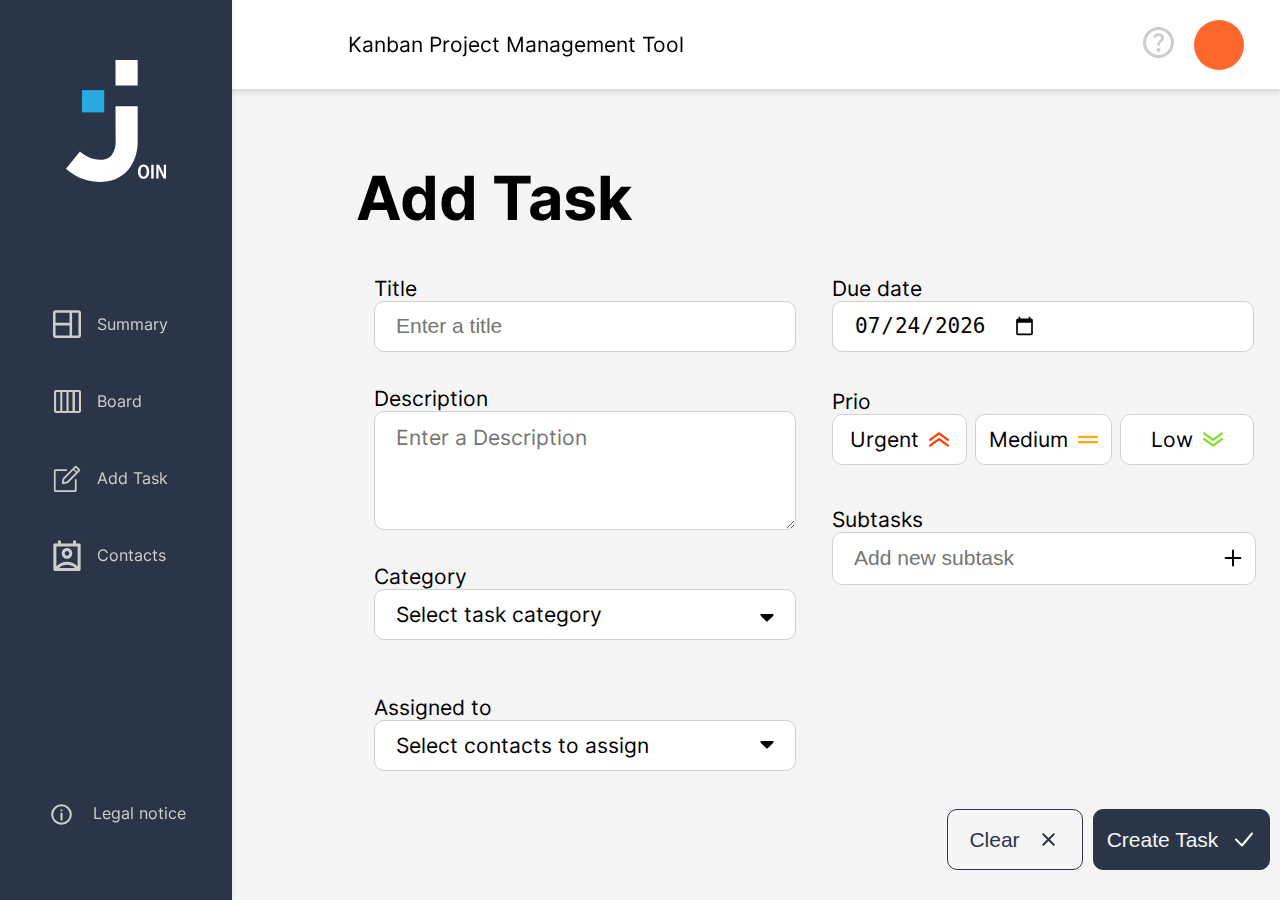
==== addtask.html @ 3cebe857 "alone" ====
<!DOCTYPE html>
<html lang="en">
<head>
    <meta charset="UTF-8">
    <meta http-equiv="X-UA-Compatible" content="IE=edge">
    <meta name="viewport" content="width=device-width, initial-scale=1.0, maximum-scale=1">
    <link rel="stylesheet" href="style/headnav.css">
    <link rel="stylesheet" href="style/board.css">
    <link rel="stylesheet" href="fonts.css">
    <link rel="stylesheet" href="style/addtask.css">
    <script src="js/storage.js"></script>
    <script src="js/register.js"></script>
    <script src="js/board.js"></script>
    <script src="js/summary.js"></script>
    <script src="js/template.js"></script>
    <script src="js/logtinAcc.js"></script>
    <script src="js/contact.js"></script>
    <script src="js/secondBoard.js"></script>
    <script src="js/contact_templates.js"></script>
    <link rel="icon" type="image/svg" href="img/Join-logo.svg">
    <title>AddTask</title>
</head>
<body onload="includeHTML();loadLogtinUser(); setCurrentDate(); renderCategory(); renderAllContacts();">
    <div w3-include-html="head_navbar.html"></div>
    <div class="addTitleContainer">
        <p>Kanban Project Management Tool</p>
    </div>
    <div class="headTaskContainer">
        <h1>Add Task</h1>
    </div>
    <form id="myForm" onsubmit="return false">
        <button class="buttonTaskHeader" onclick="createTask('todo')">Create<img
                src="img/akar-icons_check.svg"></button>
        <div class="mainTaskContainer">
            <div class="leftTaskContainer">
                <div class="titleContainer">
                    <label for="title">Title</label>
                    <input required type="text" id="title" placeholder="Enter a title" minlength="3">
                </div>
                <div class="descriptionContainer">
                    <label for="description">Description</label>
                    <textarea required name="description" id="description" placeholder="Enter a Description"
                        minlength="3"></textarea>
                </div>
                <div class="categoryContainer" id="categoryContainer">
                    <label for="Category">Category</label>
                    <div onclick="openDropBoxCategory()" class="childTaskContainer" id="category">
                        <div id="categoryTextBox" class="categoryTextBox">
                            <p>Select task category</p>
                        </div>
                        <div><img src="img/arrowTask.svg"></div>
                    </div>
                    <div onclick="newCategory()" class="d-none" id="newCategoryBox">
                        <div>New Category</div>
                    </div>
                    <div id="categoryBox" class="d-none"></div>
                    <p class="error-message" id="assigned-error-Catergory"></p>
                </div>
                <div class="d-none" id="newCategoryContainer"></div>
                <div class="d-none" id="categoryColors">
                </div>
                <div class="assignedToContainer">
                    <label for="Category">Assigned to</label>
                    <div onclick="openDropBoxAssigned()" class="childTaskContainer" id="assigned">
                        <p>Select contacts to assign</p>
                        <img src="img/arrowTask.svg">
                    </div>
                    <div class="d-none" id="dropDownUser"></div>
                    <p class="error-message" id="assigned-error"></p>
                </div>
            </div>
            <div class="middleTaskContainer"></div>
            <div class="rightTaskContainer">
                <div>
                    <div class="dateContainer">
                        <label for="date">Due date</label>
                        <input type="date" id="date">
                    </div>
                </div>
                <div class="prioContainer" id="prioContainer">
                    <label for="Prio">Prio</label>
                    <div class="prioChildContainer">
                        <div id="urgent" onclick="checkpriobox('urgent')" class="prioBox">
                            Urgent
                            <img src="img/urgent.svg" data-default-img="img/urgent.svg" alt="Urgent Priority">
                        </div>
                        <div id="medium" onclick="checkpriobox('medium')" class="prioBox">
                            Medium
                            <img src="img/medium.svg" data-default-img="img/medium.svg" alt="Medium Priority">
                        </div>
                        <div id="low" onclick="checkpriobox('low')" class="prioBox">
                            Low
                            <img src="img/low.svg" data-default-img="img/low.svg" alt="Low Priority">
                        </div>
                    </div>
                    <div id="prioBoxAlarm"></div>
                </div>
                <div class="subtaskContainer">
                    <label for="subtaskChildInput">Subtasks</label>
                    <div class="subtaskChildContainer">
                        <input onclick="changeSubImg()" id="subtask" type="text" placeholder="Add new subtask">
                        <div class="subImgContainer" id="subImgContainer"><img src="img/icon_cancel.svg"></div>
                    </div>
                </div>
                <div id="subTaskDescription" class="subTaskDescription">
                </div>
                <div class="buttonTaskContainer">
                    <button class="buttonTask" onclick="clearTask()">Clear <img class="cancelIcon"
                            src="img/iconoir_cancel.svg"></button>
                    <button class="buttonTask2" onclick="createTask('todo')">Create Task<img
                            src="img/akar-icons_check.svg"></button>
                </div>
            </div>
        </div>
        </div>
        </div>
    </form>
</body>

</html>
---- style/headnav.css ----
.navbar-header {
  display: flex;
  flex-direction: row;
  justify-content: space-between;
  align-items: center;
  font-family: Inter;
  padding: 0px 36px 0px 348px;
  background: #ffffff;
  box-shadow: 0px 4px 4px rgba(0, 0, 0, 0.1);
  position: fixed;
  height: 89px;
  left: 0px;
  top: 0px;
  right: 0px;
  z-index: 8;
}

.HeadProfile{
  display: flex;
  justify-content: center;
  align-items: center;
  height: 50px;
  width: 50px;
  background-color: rgb(254, 104, 45);
  border-radius: 100%;
  color: black;
  font-size: 18px;
}

.navbar-header p {
  font-size: 21px;
  font-weight: 400;
}
.rightSiteheader {
  display: flex;
  align-items: center;
  gap: 20px;
}

.guestIcon img {
  width: 49px;
}

.navbarMainContainer {
  display: flex;
  flex-direction: column;
  padding: 55px 0px;
  gap: 103px;
  position: fixed;
  width: 232px;
  left: 0px;
  height: 100%;
  bottom: 0px;
  background: #2a3647;
  box-shadow: 0px 0px 4px rgba(0, 0, 0, 0.1);
  border-radius: 0px;
  font-size: 16px;
  line-height: 170%;
  z-index: 9;
  align-items: center;
}

.navbarMainContainer ul {
  list-style-type: none;
  padding: 0;
  margin: 0;
}

.navbarMainContainer a {
  color: #cdcdcd;
  text-decoration: none;
  font-size: 16px;
}

.navbar {
  display: flex;
  flex-direction: column;
  width: 100%;
  height: 229px;
  gap: 15px;
}

.joinLogoContainer {
  margin-top: 115px;
}

.navbarSection {
  display: flex;
  align-items: center;
  padding: 8px 53px;
  height: 46px;
  white-space: nowrap;
  cursor: pointer;
}
.navbarSection img {
  width: 28px;
  padding-right: 16px;
}
.navbarSection:hover {
  background-color: #091931;
}

.lowerNavbarSection {
  text-decoration: none;
  display: flex;
  align-items: center;
  margin-top: auto;
  white-space: nowrap;
  width: 100%;
  justify-content: center;
  height: 62px;
}

.lowerNavbarSection img {
  justify-content: center;
  width: 31px;
  padding-right: 16px;
}

.lowerNavbarSection:hover {
  background-color: #091931;
}

.logout {
  height: 100%;
  display: flex;
  justify-content: center;
  align-items: center;
  flex-direction: column;
}

header {
  position: relative;
}

.logoutdiv{
  position: absolute;
  bottom: -134px;
  width: 80px;
}

.logoutdivOne{
  position: absolute;
  bottom: -40px;
  width: 80px;
}

.logoutdivOne span{
  border-top-left-radius: 20px;
  border-bottom-left-radius: 20px;
  border-bottom-right-radius: 20px;
}

.logoutdiv span:first-child{
  border-top-left-radius: 20px;
}

.logoutdiv span:last-child{
  border-bottom-left-radius: 20px;
  border-bottom-right-radius: 20px;
}


.logout span {
  background-color: rgb(41, 55, 71);
  width: 70px;
  color: rgb(144, 149, 155);
  padding: 10px;
  display: flex;
  align-items: center;
  justify-content: center;
  text-align: center;
}

.logout span:hover {
  cursor: pointer;
  color: white;
}

.d-none {
  display: none !important;
}

.joinMiniLogoContainer {
  display: none;
}

.popupAddTaskBoard {
  transition: transform 400ms ease-in-out;
  display: flex;
  position: fixed;
  top: 90%;
  left: 50%;
  transform: translate(-50%, 500%);
  align-items: center;
  gap: 20px;
  background-color: #2a3647;
  color: white;
  height: 74px;
  border-radius: 20px;
  width: 326px;
  justify-content: center;
  font-size: 21px;
  box-shadow: 0px 0px 4px rgba(0, 0, 0, 0.15);
  z-index: 15;
}

@media (max-width:830px){
  .navbar-header p{
    font-size: 18px;
  }
}

@media (max-width:800px){
  .navbar-header p{
    font-size: 16px;
  }
}

@media (max-width: 768px) {
  .joinLogoContainer {
    display: none;
  }
  .lowerNavbarSection {
    display: none;
  }
  .firstTitleContainer {
    display: none;
  }
  .navbar-header {
    display: flex;
    flex-direction: row;
    justify-content: space-between;
    align-items: center;
    font-family: Inter;
    padding: 0px 25px 0px 25px;
    background: #ffffff;
    box-shadow: 0px 4px 4px rgba(0, 0, 0, 0.1);
    position: fixed;
    height: 89px;
    left: 0px;
    top: 0px;
    right: 0px;
    z-index: 8;
  }

  .navbarMainContainer {
    display: flex;
    align-items: center;
    position: fixed;
    width: 100%;
    height: 80px;
    bottom: 0;
    background: #2a3647;
    box-shadow: 0px 0px 4px rgba(0, 0, 0, 0.1);
    font-size: 16px;
    z-index: 1;
    padding: 0px 0px 0px 0px;
  }

  .navbar {
    display: flex;
    flex-direction: row;
    width: 100%;
    height: 50px;
    gap: 5px;
    justify-content: space-around;
  }
  .navbarSection {
    display: flex;
    flex-direction: column;
    align-items: center;
    height: 80px;
    width: 80px;
    white-space: nowrap;
    cursor: pointer;
    padding: 0px 0px;
    gap: 14px;
    justify-content: center;
    line-height: 0%;
  }

  .navbarSection:hover {
    background-color: #091931;
  }
  .navbarSection img {
    display: flex;
    justify-content: center;
    width: 28px;
    padding-right: 0px;
  }

  .joinMiniLogoContainer {
    display: flex;
  }
}
---- style/board.css ----
body {
  margin-left: 232px;
  margin-top: 90px;
  background-color: rgb(245, 245, 245);
  font-family: Inter;
}

.mainBoardContainer {
  margin-left: 70px;
  padding-top: 82px;
}
.topBoardContainer {
  display: flex;
  align-items: center;
  justify-content: space-between;
}
.topBoardContainer p {
  font-size: 61px;
  font-weight: 700;
  margin: 0px;
}
.searchBoardContainer {
  display: flex;
}
.searchBarContainer {
  display: flex;
  background-color: white;
  border: 1px solid #a8a8a8;
  border-radius: 10px;
  height: 30px;
  align-items: center;
  padding: 13px 10px 13px 20px;
}

.searchBarContainer input {
  border: none;
  font-size: 16px;
}
.popupCategoryBox {
  display: flex;
  flex-direction: row;
  gap: 4px;
  flex-wrap: wrap;
}

.searchBarLine {
  border-left: 1px solid #d1d1d1;
  height: 30px;
}
.searchBarImage {
  margin-left: 15px;
  cursor: pointer;
}
.addButtonContainer {
  display: flex;
  background-color: #2a3647;
  color: white;
  border-radius: 10px;
  align-items: center;
  gap: 10px;
  padding-left: 10px;
  padding-right: 10px;
  font-size: 21px;
  cursor: pointer;
  margin-left: 35px;
  margin-right: 65px;
  transition: background 200ms ease-in-out;
}
.uperStatusBox {
  display: flex;
  justify-content: space-between;
  align-items: center;
  width: 100%;
}
.addButtonContainer:hover {
  box-shadow: 0 4px 4px 0 rgb(0 0 0 / 25%);
  background-color: rgb(41, 171, 226);
  outline: 1px solid rgb(41, 171, 226);
}

.addButtonContainer img {
  margin-left: 10px;
}
.addSecondButtonContainer {
  display: none;
}

.addTitleContainer {
  display: none;
}

.bottomBoardContainer {
  display: flex;
  flex-wrap: wrap;
  justify-content: space-between;
  margin-top: 80px;
  margin-right: 65px;
}
.statusContainer {
  display: flex;
  min-width: 250px;
  white-space: nowrap;
  flex-direction: column;
}

.statusContainer h3 {
  margin-left: 15px;
  font-size: 21px;
  font-weight: 700;
}

.statusContainer img {
  cursor: pointer;
}

.upperStatusBox {
  color: #2a3647;
  display: flex;
  align-items: center;
  justify-content: space-between;
  width: 100%;
}

.mainHelpContainer {
  margin-top: 161px;
  margin-left: 124px;
  margin-right: 124px;
  margin-bottom: 124px;
  text-align: justify;
}

.titleArrowConntainer {
  display: flex;
  align-items: center;
  margin-bottom: 19px;
  margin-top: 114px;
}

.helpTitleContainer {
  display: none;
}

.backArrow {
  display: flex;
  width: 100%;
  flex-direction: row-reverse;
}
.mainHelpContainer h1 {
  font-weight: 700;
  font-size: 61px;
  margin-top: 0px;
}

.mainHelpContainer h2 {
  font-weight: 700;
  font-size: 27px;
}

.explainContainer {
  display: flex;
  gap: 35px;
  margin-bottom: 15px;
}
.numberHelp {
  display: flex;
  margin: 0px;
  font-weight: 700;
  font-size: 27px;
}
.createTaskBox:hover {
  content: url("../img/blueplusicon.svg");
}

.searchBarContainer:focus-within {
  outline: 2px solid black;
}
.searchBarContainer input:focus {
  outline: none;
}

.box {
  min-height: 200px;
  height: 100%;
}

.box-highlight {
  background-color: rgba(42, 54, 71, 0.2);
  border-radius: 30px;
}

.card {
  display: flex;
  padding: 18px 19px 18px 19px;
  background-color: rgba(255, 255, 255, 1);
  border-radius: 30px;
  flex-direction: column;
  box-shadow: 0px 0px 14px 3px rgb(0 0 0 / 0.04);
  margin-bottom: 35px;
  height: auto;
  cursor: grab;
  width: 251px;
}

.cardCategory {
  background-color: rgb(226, 0, 190);
  border-radius: 8px;
  display: flex;
  justify-content: center;
  width: fit-content;
  padding: 4px 25px 4px 25px;
  color: white;
  font-size: 16px;
  margin-bottom: 20px;
}

.cardTitle {
  color: #2a3647;
  font-size: 16px;
  font-weight: bold;
  margin-bottom: 10px;
  overflow: hidden;
  text-overflow: ellipsis;
}

.cardDescription {
  font-size: 16px;
  color: #a8a8a8;
  margin-bottom: 20px;
  overflow: hidden;
  text-overflow: ellipsis;
}
.progressBarContainer {
  display: flex;
  gap: 5px;
  margin-bottom: 21px;
  font-size: 12px;
  justify-content: space-between;
  align-items: center;
}
.cardProgress {
  display: flex;
  width: 100%;
}

.cardProgress progress {
  width: 100%;
  height: 18px;
}

.cancelIconPopupCard {
  display: flex;
  justify-content: flex-end;
}
.checkboxStatus {
  margin-top: 5px;
}

.lowerCard {
  display: flex;
  justify-content: space-between;
  align-items: center;
}

.popupCard {
  display: flex;
  position: absolute;
  top: 88px;
  left: 35%;
  width: 523px;
  height: auto;
  border-top-left-radius: 30px;
  border-bottom-left-radius: 30px;
  border-bottom-right-radius: 23px;
  border-top-right-radius: 23px;
  background-color: #ffffff;
  box-shadow: 0px 0px 14px 3px rgb(0 0 0 / 0.04);
  padding: 50px;
  flex-direction: column;
  gap: 25px;
  z-index: 10;
}

.popupCard::-webkit-scrollbar {
  width: 20px;
  margin-left: -10px;
}
.popupCard::-webkit-scrollbar-thumb {
  background-color: rgba(9, 25, 49);
  border-top-right-radius: 30px;
  border-bottom-right-radius: 30px;
}

.popupCard::-webkit-scrollbar-track {
  background-color: white;
  border-top-right-radius: 30px;
  border-bottom-right-radius: 30px;
}

.showCard {
  display: flex;
  border-radius: 30px;
  margin: 140px 3px 32px 3px;
  flex-direction: column;
  gap: 25px;
}

.cancelIconShowCard {
  cursor: pointer;
  padding-top: 5px;
}

.showMainBoardContainer {
  margin-left: 33px;
  margin-right: 33px;
}

.showCategoryContainer {
  display: flex;
  width: 100%;
  justify-content: space-between;
  align-items: center;
  gap: 15px;
}

.popupcardCategory {
  display: flex;
  align-items: center;
  height: 40px;
  font-size: 27px;
  padding: 4px 35px;
  border-radius: 8px;
  width: fit-content;
  color: white;
}

.popupCardTitle {
  color: #2a3647;
  font-weight: bold;
  font-size: 22px;
  word-break: break-word;
}
.popupcardDescription {
  color: #000000;
  font-size: 16px;
  width: 100%;
  word-wrap: break-word;
}

.popupCardDate {
  display: flex;
  font-size: 21px;
  gap: 25px;
}

.popupPrioContainer {
  display: flex;
  font-size: 21px;
  align-items: center;
  gap: 25px;
}

.popupPrioBox {
  color: white;
  display: flex;
  padding: 4px 18px;
  border-radius: 10px;
  align-items: center;
  gap: 10px;
}

.popupCardAssigned {
  font-size: 21px;
  height: 15%;
}

.popupCardSubContainer {
  font-size: 21px;
  z-index: 4;
}
.popupCardSubBox {
  display: flex;
  flex-direction: column;
  font-size: 16px;
  width: 100%;
  overflow: auto;
  overflow-x: hidden;
  max-height: 150px;
}

/* Hiermit passt du das Aussehen der Scrollbar an */
.popupCardSubBox::-webkit-scrollbar {
  width: 8px;
}

.popupCardSubBox::-webkit-scrollbar-thumb {
  background-color: rgba(9, 25, 49);
  border-radius: 5px;
}

.popupCardSubBox::-webkit-scrollbar-track {
  background-color: rgba(0, 0, 0, 0.05);
}

.popupCardSubItem {
  display: flex;
  word-break: break-all;
  gap: 10px;
  margin-bottom: 10px;
  margin-right: 10px;
}

.popupCardImgContainer {
  display: flex;
  justify-content: end;
  width: 100%;
  bottom: 50px;
  left: -50px;
  cursor: pointer;
}
.popupCardImgBox {
  display: flex;
  align-items: center;
  width: 100px;
  height: 50px;
  gap: 10px;
}

.popupDeletButton:hover {
  content: url("../img/deletbuttonhover.png");
}

.popupEditButton:hover {
  content: url("../img/editbuttonhover.png");
}

.popupCardLowerContainer {
  display: flex;
  justify-content: space-between;
  align-items: center;
  z-index: 0;
}

.cancelIconPopupCard {
  cursor: pointer;
}

.cancelPopupCardBox {
  display: flex;
  justify-content: flex-end;
  width: 100%;
}

.mainAddTaskContainer {
  transform: translateX(150%);
  transition: 430ms ease-in-out;
  display: flex;
  flex-direction: column;
  justify-content: space-between;
  padding: 61px 74px 61px 74px;
  background: #ffffff;
  border-radius: 30px;
  position: absolute;
  left: 16%;
  top: 10px;
  z-index: 10;
  width: 65%;
  margin-left: 50px;
  max-width: 1116px;
}

.bodyAddTaskCotnainer {
  display: flex;
  justify-content: space-between;
}

.headAddTaskContainer {
  display: flex;
  font-weight: bold;
}

.rightAddTaskContainer {
  display: flex;
  flex-direction: column;
  font-size: 21px;
  gap: 37px;
  margin-left: 59px;
  width: 422px;
}
.middleAddTaskContainer {
  border-left: 1px solid #d1d1d1;
  height: 551px;
}

.buttonAddTaskContainer {
  display: flex;
  gap: 10px;
  flex-direction: row-reverse;
  margin-top: 20px;
}

.headAddTaskContainer p {
  font-size: 61px;
  margin-top: 0px;
  margin-bottom: 41px;
}

.overlay {
  position: fixed;
  top: 0;
  left: 0;
  width: 100%;
  height: 100%;
  z-index: 9;
  background-color: rgba(0, 0, 0, 0.5);
}

.popupCardtitleContainer {
  display: flex;
  flex-direction: column;
  font-weight: bold;
  font-size: 21px;
  gap: 5px;
  margin-bottom: 10px;
}

.popupCarddescriptionContainer {
  display: flex;
  flex-direction: column;
  font-weight: bold;
  font-size: 21px;
  gap: 5px;
  margin-bottom: 10px;
}

.popupCarddateContainer {
  display: flex;
  flex-direction: column;
  font-weight: bold;
  font-size: 21px;
  gap: 5px;
  margin-bottom: 10px;
}
.popupCardprioContainer {
  display: flex;
  flex-direction: column;
  font-size: 21px;
  gap: 5px;
  margin-bottom: 10px;
}

.popupCardprioContainer label {
  font-weight: bold;
}

.popupCardprioBox {
  box-sizing: border-box;
  display: flex;
  align-items: center;
  justify-content: center;
  padding: 10px 13px;
  height: 51px;
  width: 100%;
  gap: 10px;
  background: #ffffff;
  border: 1px solid #d1d1d1;
  border-radius: 10px;
  cursor: pointer;
  transition: all 150ms ease-in-out;
}

.popupCardprioBox:hover {
  box-shadow: 0 4px 4px 0 rgb(0 0 0 / 25%);
  scale: 1.05;
}

.popupSaveButton {
  border: 1px solid #2a3647;
  background-color: #2a3647;
  color: #f5f5f5;
  width: 100px;
  height: 61px;
  border-radius: 10px;
  font-size: 21px;
  cursor: pointer;
  display: flex;
  align-items: center;
  justify-content: center;
  gap: 14px;
  transition: background 200ms ease-in-out;
}

.popupSaveButton:hover {
  box-shadow: 0 4px 4px 0 rgb(0 0 0 / 25%);
  background-color: rgb(41, 171, 226);
  border: 1px solid rgb(41, 171, 226);
}

.popupCardEditAssigned {
  margin-top: 10px;
}

.popupCardEditImgContainer {
  display: flex;
  justify-content: flex-end;
}

  .colorPopupCategoryBox {
    display: flex;
    align-items: center;
    font-size: 21px;
    padding: 4px 35px;
    border-radius: 8px;
    width: 135px;
    color: white;
    cursor: pointer;
}


.editPopupCardCategory {
  display: flex;
  align-items: center;
  height: 40px;
  font-size: 27px;
  padding: 4px 35px;
  border-radius: 8px;
  margin-bottom: 10px;
  width: fit-content;
  color: white;
  cursor: pointer;
  border: 4px ridge black;
}

.editPopupCardCategory:hover {
  scale: 1.1;
}

.popupCardCheckbox {
  cursor: pointer;
  margin: 0px;
  height: 20px;
}
.secondTitleContainer p {
  font-size: 16px;
  margin-bottom: 19px;
  display: none;
}
.statusButtonsContainer {
  display: flex;
  flex-wrap: wrap;
  gap: 10px;
}
.popupCardStatus b {
  font-size: 21px;
}
.statusButtonsContainer button {
  margin-top: 10px;
  width: 100px;
  height: 50px;
  background-color: white;
  border: 1px solid #091931;
  border-radius: 10px;
  cursor: pointer;
}

.statusButtonsContainer button:hover {
  color: white;
  background-color: rgb(41, 171, 226);
  border: 1px solid rgb(41, 171, 226);
}

.initialsNameBox {
  display: flex;
  gap: 10px;
  margin-top: 10px;
  align-items: center;
}
.initials {
  display: flex;
  justify-content: center;
  align-items: center;
  height: 30px;
  width: 30px;
  border-radius: 50%;
  padding: 10px 8px;
  color: white;
}

.cardUser {
  display: flex;
}

.initialsSecond {
  border-radius: 50%;
  padding: 10px 8px;
  color: white;
  width: 30px;
  height: 30px;
  display: flex;
  justify-content: center;
  align-items: center;
  margin-right: 5px;
}

.popupCard {
  position: fixed;
  max-height: 700px;
  overflow-y: scroll !important;
}

@media (max-width: 1335px) {
  .middleAddTaskContainer {
    display: none;
  }
}

@media (max-width: 1275px) {
  .mainAddTaskContainer {
    left: 24%;
    margin-left: 50px;
    width: 50%;
  }
  .bodyAddTaskCotnainer {
    flex-direction: column;
  }

  .titleContainer {
    width: 422px;
  }

  .rightAddTaskContainer {
    margin-left: 0px;
  }
  .bodyAddTaskCotnainer {
    align-items: center;
  }
  .buttonAddTaskContainer {
    display: flex;
    gap: 10px;
    position: static;
    bottom: 30px;
    right: 61px;
    padding-top: 25px;
    justify-content: center;
    margin-top: 15px;
  }

  .headAddTaskContainer {
    justify-content: center;
  }
}

@media (max-width: 1047px) {
  .headlineContainer {
    margin-bottom: 30px;
    display: flex;
    width: 100%;
    justify-content: space-between;
    align-items: center;
  }
  .topBoardContainer {
    flex-direction: column;
    align-items: flex-start;
  }
  .searchBoardContainer {
    display: flex;
    width: 100%;
    justify-content: space-between;
  }
  .addButtonContainer {
    display: none;
  }

  .addSecondButtonContainer {
    display: flex;
    background-color: #2a3647;
    color: white;
    border-radius: 10px;
    align-items: center;
    gap: 10px;
    padding-left: 10px;
    padding-right: 10px;
    font-size: 21px;
    cursor: pointer;
    height: 58px;
    margin-left: 35px;
    margin-right: 65px;
    transition: background 200ms ease-in-out;
  }

  .addSecondButtonContainer:hover {
    box-shadow: 0 4px 4px 0 rgb(0 0 0 / 25%);
    background-color: rgb(41, 171, 226);
    outline: 1px solid rgb(41, 171, 226);
  }

  .addSecondButtonContainer img {
    margin-left: 10px;
  }
  .headlineContainer {
    margin-bottom: 30px;
  }
  .bottomBoardContainer {
    margin-top: 22px;
    margin-right: 65px;
  }
}

@media (max-width: 975px) {
  .bottomBoardContainer {
    flex-direction: column;
  }
  .statusContainer {
    width: 100%;
  }
  .card {
    width: 93%;
  }

  .popupCard {
    top: 50%;
    left: 50%;
    transform: translate(-50%, -50%);
  }
}
@media (max-width: 835px) {
  .addSecondButtonContainer {
    margin-left: 0px;
    width: 40px;
    height: 40px;
    padding-left: 0px;
    padding-right: 0px;
  }
  .addSecondButtonContainer b {
    display: none;
  }
  .addSecondButtonContainer img {
    margin-left: 12px;
  }
  .popupCard {
    top: 50%;
    left: 50%;
    transform: translate(-50%, -50%);
  }
}

@media (max-width: 768px) {
  .showCard{
    border-radius: 0;
    
  }
  .showMainBoardContainer{
    overflow-y: scroll;
    max-height: 85vh;
  }
  .showMainBoardContainer::-webkit-scrollbar-track {
    background-color: transparent !important; 
  }

  .showMainBoardContainer::-webkit-scrollbar {
    background-color: transparent;
  }
  body {
    margin-left: 0px;
    margin: 0px;
    margin-top: 0px;
    padding-bottom: 120px;
  }

  .mainBoardContainer {
    margin-left: 20px;
    margin-right: 29px;
    padding-top: 0px;
  }
  .bottomBoardContainer {
    margin-top: 0px;
    margin-right: 0px;
  }
  .addSecondButtonContainer {
    margin-right: 0px;
  }
  .mainHelpContainer {
    margin-top: 101px;
    margin-left: 33px;
    margin-right: 33px;
    margin-bottom: 0px;
    text-align: justify;
  }

  .helpTitleContainer {
    font-size: 16px;
    display: flex;
    white-space: nowrap;
  }
  .helpIconContainer {
    display: none;
  }

  .topBoardContainer p {
    font-size: 47px;
  }
  .secondTitleContainer p {
    font-size: 16px;
    margin-bottom: 19px;
    margin-top: 114px;
    display: flex;
  }

  .mainAddTaskContainer {
    transform: translateX(150%);
    transition: 400ms ease-in-out;
    display: flex;
    flex-direction: column;
    padding: 0px;
    background: #ffffff;
    border-radius: 0;
    position: absolute;
    left: 0px;
    top: 0;
    z-index: 10;
    width: 100%;
    height: 1650px;
    justify-content: flex-start;
    top: 85px;
    margin: 0px;
  }

  .leftAddTaskContainer {
    width: 90%;
  }

  .rightAddTaskContainer {
    width: 90%;
  }

  .cancelIconPopupCard {
    padding-right: 15px;
    padding-top: 15px;
  }

  .addTitleContainer {
    font-size: 16px;
    margin-bottom: 19px;
    margin-top: 114px;
    display: flex;
    padding-left: 33px;
  }

  .buttonAddTaskContainer {
    display: flex;
    gap: 10px;
    position: static;
    bottom: 30px;
    right: 61px;
    padding-top: 0px;
    justify-content: center;
  }
  

  .popupCardImgBox {
    flex-direction: column;
  }

  .popupCardImgBox img {
    display: block;
  }

  .popupCardImgContainer {
    position: static;
  }

  .popupCardSubBox {
    width: 100%;
  }
}

@media (max-width: 480px) {
  .popupcardCategory {
    display: flex;
    align-items: center;
    height: 40px;
    font-size: 20px;
    padding: 4px 35px;
    border-radius: 8px;
    width: fit-content;
    color: white;
}

.editPopupCardCategory {
  display: flex;
  align-items: center;
  height: 40px;
  font-size: 21px;
  padding: 4px 35px;
  border-radius: 8px;
  margin-bottom: 10px;
  width: fit-content;
  color: white;
  cursor: pointer;
  border: 4px ridge black;
}

.popupCardTitle {
  color: #2a3647;
  font-weight: bold;
  font-size: 40px;
  word-break: break-word;
}
}

@media (max-width: 360px) {
  
  .mainBoardContainer {
    margin-left: 10px;
    margin-right: 20px;
    padding-top: 0px;
  }
  .helpTitleContainer {
    font-size: 16px;
    display: flex;
    white-space: normal;
  }
  .buttonAddTaskContainer {
    display: flex;
    gap: 10px;
    bottom: 30px;
    right: 61px;
    padding-top: 0px;
    justify-content: center;
  }
}
---- fonts.css ----
/* inter-100 - latin */
@font-face {
    font-display: swap; /* Check https://developer.mozilla.org/en-US/docs/Web/CSS/@font-face/font-display for other options. */
    font-family: 'Inter';
    font-style: normal;
    font-weight: 100;
    src: url('./fonts/inter-v12-latin-100.eot'); /* IE9 Compat Modes */
    src: url('./fonts/inter-v12-latin-100.eot?#iefix') format('embedded-opentype'), /* IE6-IE8 */
         url('./fonts/inter-v12-latin-100.woff2') format('woff2'), /* Super Modern Browsers */
         url('./fonts/inter-v12-latin-100.woff') format('woff'), /* Modern Browsers */
         url('./fonts/inter-v12-latin-100.ttf') format('truetype'), /* Safari, Android, iOS */
         url('./fonts/inter-v12-latin-100.svg#Inter') format('svg'); /* Legacy iOS */
  }
  /* inter-200 - latin */
  @font-face {
    font-display: swap; /* Check https://developer.mozilla.org/en-US/docs/Web/CSS/@font-face/font-display for other options. */
    font-family: 'Inter';
    font-style: normal;
    font-weight: 200;
    src: url('./fonts/inter-v12-latin-200.eot'); /* IE9 Compat Modes */
    src: url('./fonts/inter-v12-latin-200.eot?#iefix') format('embedded-opentype'), /* IE6-IE8 */
         url('./fonts/inter-v12-latin-200.woff2') format('woff2'), /* Super Modern Browsers */
         url('./fonts/inter-v12-latin-200.woff') format('woff'), /* Modern Browsers */
         url('./fonts/inter-v12-latin-200.ttf') format('truetype'), /* Safari, Android, iOS */
         url('./fonts/inter-v12-latin-200.svg#Inter') format('svg'); /* Legacy iOS */
  }
  /* inter-300 - latin */
  @font-face {
    font-display: swap; /* Check https://developer.mozilla.org/en-US/docs/Web/CSS/@font-face/font-display for other options. */
    font-family: 'Inter';
    font-style: normal;
    font-weight: 300;
    src: url('./fonts/inter-v12-latin-300.eot'); /* IE9 Compat Modes */
    src: url('./fonts/inter-v12-latin-300.eot?#iefix') format('embedded-opentype'), /* IE6-IE8 */
         url('./fonts/inter-v12-latin-300.woff2') format('woff2'), /* Super Modern Browsers */
         url('./fonts/inter-v12-latin-300.woff') format('woff'), /* Modern Browsers */
         url('./fonts/inter-v12-latin-300.ttf') format('truetype'), /* Safari, Android, iOS */
         url('./fonts/inter-v12-latin-300.svg#Inter') format('svg'); /* Legacy iOS */
  }
  /* inter-regular - latin */
  @font-face {
    font-display: swap; /* Check https://developer.mozilla.org/en-US/docs/Web/CSS/@font-face/font-display for other options. */
    font-family: 'Inter';
    font-style: normal;
    font-weight: 400;
    src: url('./fonts/inter-v12-latin-regular.eot'); /* IE9 Compat Modes */
    src: url('./fonts/inter-v12-latin-regular.eot?#iefix') format('embedded-opentype'), /* IE6-IE8 */
         url('./fonts/inter-v12-latin-regular.woff2') format('woff2'), /* Super Modern Browsers */
         url('./fonts/inter-v12-latin-regular.woff') format('woff'), /* Modern Browsers */
         url('./fonts/inter-v12-latin-regular.ttf') format('truetype'), /* Safari, Android, iOS */
         url('./fonts/inter-v12-latin-regular.svg#Inter') format('svg'); /* Legacy iOS */
  }
  /* inter-500 - latin */
  @font-face {
    font-display: swap; /* Check https://developer.mozilla.org/en-US/docs/Web/CSS/@font-face/font-display for other options. */
    font-family: 'Inter';
    font-style: normal;
    font-weight: 500;
    src: url('./fonts/inter-v12-latin-500.eot'); /* IE9 Compat Modes */
    src: url('./fonts/inter-v12-latin-500.eot?#iefix') format('embedded-opentype'), /* IE6-IE8 */
         url('./fonts/inter-v12-latin-500.woff2') format('woff2'), /* Super Modern Browsers */
         url('./fonts/inter-v12-latin-500.woff') format('woff'), /* Modern Browsers */
         url('./fonts/inter-v12-latin-500.ttf') format('truetype'), /* Safari, Android, iOS */
         url('./fonts/inter-v12-latin-500.svg#Inter') format('svg'); /* Legacy iOS */
  }
  /* inter-600 - latin */
  @font-face {
    font-display: swap; /* Check https://developer.mozilla.org/en-US/docs/Web/CSS/@font-face/font-display for other options. */
    font-family: 'Inter';
    font-style: normal;
    font-weight: 600;
    src: url('./fonts/inter-v12-latin-600.eot'); /* IE9 Compat Modes */
    src: url('./fonts/inter-v12-latin-600.eot?#iefix') format('embedded-opentype'), /* IE6-IE8 */
         url('./fonts/inter-v12-latin-600.woff2') format('woff2'), /* Super Modern Browsers */
         url('./fonts/inter-v12-latin-600.woff') format('woff'), /* Modern Browsers */
         url('./fonts/inter-v12-latin-600.ttf') format('truetype'), /* Safari, Android, iOS */
         url('./fonts/inter-v12-latin-600.svg#Inter') format('svg'); /* Legacy iOS */
  }
  /* inter-700 - latin */
  @font-face {
    font-display: swap; /* Check https://developer.mozilla.org/en-US/docs/Web/CSS/@font-face/font-display for other options. */
    font-family: 'Inter';
    font-style: normal;
    font-weight: 700;
    src: url('./fonts/inter-v12-latin-700.eot'); /* IE9 Compat Modes */
    src: url('./fonts/inter-v12-latin-700.eot?#iefix') format('embedded-opentype'), /* IE6-IE8 */
         url('./fonts/inter-v12-latin-700.woff2') format('woff2'), /* Super Modern Browsers */
         url('./fonts/inter-v12-latin-700.woff') format('woff'), /* Modern Browsers */
         url('./fonts/inter-v12-latin-700.ttf') format('truetype'), /* Safari, Android, iOS */
         url('./fonts/inter-v12-latin-700.svg#Inter') format('svg'); /* Legacy iOS */
  }
  /* inter-800 - latin */
  @font-face {
    font-display: swap; /* Check https://developer.mozilla.org/en-US/docs/Web/CSS/@font-face/font-display for other options. */
    font-family: 'Inter';
    font-style: normal;
    font-weight: 800;
    src: url('./fonts/inter-v12-latin-800.eot'); /* IE9 Compat Modes */
    src: url('./fonts/inter-v12-latin-800.eot?#iefix') format('embedded-opentype'), /* IE6-IE8 */
         url('./fonts/inter-v12-latin-800.woff2') format('woff2'), /* Super Modern Browsers */
         url('./fonts/inter-v12-latin-800.woff') format('woff'), /* Modern Browsers */
         url('./fonts/inter-v12-latin-800.ttf') format('truetype'), /* Safari, Android, iOS */
         url('./fonts/inter-v12-latin-800.svg#Inter') format('svg'); /* Legacy iOS */
  }
  /* inter-900 - latin */
  @font-face {
    font-display: swap; /* Check https://developer.mozilla.org/en-US/docs/Web/CSS/@font-face/font-display for other options. */
    font-family: 'Inter';
    font-style: normal;
    font-weight: 900;
    src: url('./fonts/inter-v12-latin-900.eot'); /* IE9 Compat Modes */
    src: url('./fonts/inter-v12-latin-900.eot?#iefix') format('embedded-opentype'), /* IE6-IE8 */
         url('./fonts/inter-v12-latin-900.woff2') format('woff2'), /* Super Modern Browsers */
         url('./fonts/inter-v12-latin-900.woff') format('woff'), /* Modern Browsers */
         url('./fonts/inter-v12-latin-900.ttf') format('truetype'), /* Safari, Android, iOS */
         url('./fonts/inter-v12-latin-900.svg#Inter') format('svg'); /* Legacy iOS */
  }
---- style/addtask.css ----
.headTaskContainer {
  display: flex;
  margin-top: 161px;
  margin-left: 124px;
}
.categorybox div {
  height: 50px; /* Setze hier die gewünschte Höhe für die Divs innerhalb der Kategoriebox */
}
.headTaskContainer h1 {
  font-size: 61px;
  margin-top: 0px;
}
.mainTaskContainer {
  display: flex;
  margin-left: 124px;
  justify-content: center;
}

.leftTaskContainer {
  display: flex;
  flex-direction: column;
  font-size: 21px;
  gap: 34px;
  margin-right: 59px;
}

input {
  box-sizing: border-box;
  display: flex;
  flex-direction: row;
  align-items: center;
  padding: 13px 21px 13px 21px;
  height: 51px;
  background: #ffffff;
  border: 1px solid #d1d1d1;
  border-radius: 10px;
  font-size: 21px;
}
textarea {
  box-sizing: border-box;
  display: flex;
  flex-direction: row;
  align-items: center;
  padding: 13px 21px;
  width: 422px;
  height: 119px;
  background: #ffffff;
  border: 1px solid #d1d1d1;
  border-radius: 10px;
  font-family: Inter;
  font-size: 21px;
}
.titleContainer {
  display: flex;
  flex-direction: column;
}

.descriptionContainer {
  display: flex;
  flex-direction: column;
}
.categoryContainer {
  display: flex;
  flex-direction: column;
}
.descriptionContainer {
  display: flex;
  flex-direction: column;
}

.childTaskContainer {
  box-sizing: border-box;
  display: flex;
  flex-direction: row;
  align-items: center;
  justify-content: space-between;
  padding: 13px 21px;
  width: 422px;
  height: 51px;
  background: #ffffff;
  border: 1px solid #d1d1d1;
  border-radius: 10px;
  cursor: pointer;
}

.childPopupTaskContainer {
  box-sizing: border-box;
  display: flex;
  flex-direction: row;
  align-items: center;
  justify-content: space-between;
  padding: 13px 21px;
  height: 51px;
  background: #ffffff;
  border: 1px solid #d1d1d1;
  border-radius: 10px;
  cursor: pointer;
}

.assignedToContainer {
  font-size: 21px;
}

.middleTaskContainer {
  border-left: 1px solid #d1d1d1;
  height: 551px;
}
.rightTaskContainer {
  display: flex;
  flex-direction: column;
  font-size: 21px;
  gap: 37px;
  width: 422px;
  margin-right: 123px;
  margin-left: 59px;
}
.dateContainer {
  display: flex;
  flex-direction: column;
}
.prioContainer {
  display: flex;
  flex-direction: column;
  margin-bottom: 5px;
}
.prioContainerPopup{
  display: flex;
  flex-direction: column;
  margin-bottom: 5px;
}

.prioContainerPopup label{
  display: flex;
  flex-direction: column;
  font-weight: bold;
  font-size: 21px;
  gap: 5px;
}

.prioChildContainer {
  display: flex;
  gap: 8px;
}
.subtaskContainer {
  display: flex;
  flex-direction: column;
}
.subtaskChildContainer {
  display: flex;
  background-color: #ffffff;
  border-radius: 10px;
  border: 1px solid #d1d1d1;
  justify-content: space-between;
  align-items: center;
  width: 100%;
}

.subtaskChildContainer img {
  padding-right: 10px;
  padding-left: 10px;
  cursor: pointer;
}

.subtaskChildContainer input {
  display: flex;
  width: 100%;
  border: none;
}

.subtaskChildContainer:focus-within {
  outline: 2px solid black;
}
.subtaskChildContainer input:focus {
  outline: none;
}

.subBox{
  word-break: break-all;
  margin-bottom: 10px;
}
.prioBox {
  box-sizing: border-box;
  display: flex;
  align-items: center;
  justify-content: center;
  padding: 10px 13px;
  width: 100%;
  height: 51px;
  gap: 10px;
  background: #ffffff;
  border: 1px solid #d1d1d1;
  border-radius: 10px;
  cursor: pointer;
  transition: all 150ms ease-in-out;
}

.prioBox:hover {
  box-shadow: 0 4px 4px 0 rgb(0 0 0 / 25%);
  scale: 1.05;
}
.buttonTaskContainer {
  display: flex;
  gap: 10px;
  position: absolute;
  bottom: 30px;
  right: 123px;
}

.buttonTaskHeader {
  display: none;
}

.buttonTaskHeader:hover {
  box-shadow: 0 4px 4px 0 rgb(0 0 0 / 25%);
  background-color: rgb(41, 171, 226);
  border: 1px solid rgb(41, 171, 226);
}

.buttonTask {
  border: 1px solid #2a3647;
  background-color: #f5f5f5;
  color: #2a3647;
  width: 136px;
  height: 61px;
  padding: 18px, 10px, 18px, 10px;
  border-radius: 10px;
  font-size: 21px;
  cursor: pointer;
  display: flex;
  align-items: center;
  justify-content: center;
  gap: 16px;
  transition: background 200ms ease-in-out;
}
.buttonTask:hover .cancelIcon {
  content: url("../img/iconoir_cancel_hover.svg");
}
.buttonTask:hover {
  box-shadow: 0 4px 4px 0 rgb(0 0 0 / 25%);
  border: 1px solid rgb(41, 171, 226);
  color: rgb(41, 171, 226);
}

.buttonTask2 {
  border: 1px solid #2a3647;
  background-color: #2a3647;
  color: #f5f5f5;
  width: 177px;
  height: 61px;
  padding: 18px, 10px, 18px, 10px;
  border-radius: 10px;
  font-size: 21px;
  cursor: pointer;
  display: flex;
  align-items: center;
  justify-content: center;
  gap: 14px;
  transition: background 200ms ease-in-out;
}
.buttonTask2:hover {
  box-shadow: 0 4px 4px 0 rgb(0 0 0 / 25%);
  background-color: rgb(41, 171, 226);
  border: 1px solid rgb(41, 171, 226);
}

.subTaskDescription {
  display: flex;
  flex-direction: column;
  font-size: 16px;
  width: 100%;
  overflow: auto;
  overflow-x: hidden;
  max-height: 150px;
}

.subTaskDescription::-webkit-scrollbar-track {
  background-color: rgba(0, 0, 0, 0.05);
}

.subTaskDescription::-webkit-scrollbar-thumb {
  background-color: rgba(9, 25, 49);
  border-radius: 5px;
}
.subTaskDescription::-webkit-scrollbar {
  width: 8px;
}

.checkContainer {
  display: flex;
  gap: 13px;
}
.checkContainer input {
  height: 25px;
  margin: 0px;
  cursor: pointer;
}
.d-none {
  display: none;
}

.b-none {
  border-bottom: none;
  border-bottom-left-radius: 0px;
  border-bottom-right-radius: 0px;
}

.dropDownBox {
  box-sizing: border-box;
  display: flex;
  align-items: flex-start;
  justify-content: space-between;
  background: #ffffff;
  border: 1px solid #d1d1d1;
  cursor: pointer;
  border-top: none;
  border-bottom-left-radius: 10px;
  border-bottom-right-radius: 10px;
  flex-direction: column;
  height: 150px;
  overflow: auto;
  overflow-x: hidden;
}

.dropDownBox::-webkit-scrollbar {
  width: 8px;
}

.dropDownBox::-webkit-scrollbar-thumb {
  background-color: rgba(9, 25, 49);
  border-radius: 5px;
}

.dropDownBox::-webkit-scrollbar-track {
  background-color: rgba(0, 0, 0, 0.05);
}

.categoryBox {
  box-sizing: border-box;
    display: flex;
    align-items: flex-start;
    justify-content: space-between;
    width: 422px;
    background: #ffffff;
    border: 1px solid #d1d1d1;
    border-bottom-left-radius: 10px;
    border-bottom-right-radius: 10px;
    cursor: pointer;
    border-top: none;
    flex-direction: column;
    max-height: 110px;
    min-height: 10px;
    overflow: auto;
    overflow-x: hidden;
}

.categoryBox::-webkit-scrollbar {
  width: 8px;
}

.categoryBox::-webkit-scrollbar-thumb {
  background-color: rgba(9, 25, 49);
  border-radius: 5px;
}

.categoryBox::-webkit-scrollbar-track {
  background-color: rgba(0, 0, 0, 0.05);
}

.subImgContainer {
  display: flex;
  justify-content: center;
  align-items: center;
}

.alarmBoxPrio {
  font-size: 16px;
  color: red;
  margin-top: 5px;
}

.colorsContainer {
  display: flex;
  margin-top: -25px;
}

.color {
  width: 15px;
  height: 15px;
  border-radius: 50%;
  margin: 10px;
  cursor: pointer;
}

.colorBox {
  width: 15px;
  height: 15px;
  margin-left: 5px;
  z-index: 3;
}
.selected-color {
  width: 15px;
  height: 15px;
  border-radius: 50%;
}
.colorCategoryBox {
  display: flex;
  align-items: center;
  padding: 0px 21px;
  width: 88%;
}
.colorCategoryBox:hover {
  background-color: #d1d1d1;
}

.selectColorBox {
  width: 15px;
  height: 15px;
  border-radius: 50%;
  margin: 10px;
}
.categoryTextBox {
  display: flex;
  align-items: center;
}

.leftAddTaskContainer {
  display: flex;
  flex-direction: column;
  font-size: 21px;
  gap: 34px;
  margin-right: 59px;
}

.error-message {
  font-size: 16px;
  color: red;
  margin-top: 5px;
}

.contactBox {
  display: flex;
  align-items: center;
  gap: 10px;
  padding: 0px 21px;
  width: 90%;
}

.contactBox:hover {
  background-color: #d1d1d1;
}

.contactBox label:hover {
  cursor: pointer;
}

.contactBox input:hover {
  cursor: pointer;
}

.contactBox input{
  margin: 0px;
}


.newCategoryBox{
  box-sizing: border-box;
  display: flex;
  align-items: flex-start;
  justify-content: space-between;
  padding: 5px 21px 5px;
  width: 422px;
  background: #ffffff;
  border: 1px solid #d1d1d1;
  cursor: pointer;
  border-top: none;
  border-bottom: none;
  gap: 10px;
  flex-direction: column;
  width: 100%;
}

.newCategoryBox:hover{
  background-color: #d1d1d1;
}


@media (max-width: 1455px) {
  .buttonTaskContainer {
    right: 10px;
  }
  .rightTaskContainer {
    margin-right: 0px;
  }
  .middleTaskContainer {
    display:none;
}
 .mainTaskContainer{
  justify-content: space-around;
 }
}

@media (max-width: 1335px) {
  .rightTaskContainer {
    margin-left: 0px;
  }
  .leftTaskContainer {
    margin-right: 0px;
  }
  .leftAddTaskContainer {
    margin-right: 0px;
  }
  .middleAddTaskContainer {
    display: none;
  }
}

@media (max-width: 1215px) {
  .headTaskContainer {
    display: flex;
    justify-content: center;
    margin-left: 0px;
  }
  .middleTaskContainer {
    display: none;
  }
  .mainTaskContainer {
    flex-direction: column;
    align-items: center;
    margin-left: 0px;
  }
  .titleContainer {
    width: 422px;
  }
  .buttonTaskContainer {
    position: unset;
    justify-content: center;
  }
  .assignedToContainer {
    margin-bottom: 30px;
  }
}

@media (max-width: 768px) {
  .headTaskContainer {
    display: flex;
    padding: 0px 34px 0px 33px;
    justify-content: flex-start;
  }
  .mainTaskContainer {
    display: flex;
    padding: 0px 34px 0px 30px;
    justify-content: flex-start;
    align-items: start;
  }
  .buttonTaskContainer {
    display: none;
  }
  .buttonTaskHeader {
    border: 1px solid #2a3647;
    background-color: #2a3647;
    color: #f5f5f5;
    width: 124px;
    height: 51px;
    padding: 18px, 10px, 18px, 10px;
    border-radius: 10px;
    font-size: 21px;
    cursor: pointer;
    display: flex;
    align-items: center;
    justify-content: center;
    transition: background 200ms ease-in-out;
    z-index: 10;
    gap: 10px;
    position: fixed;
    top: 20px;
    right: 25px;
  }
  .headTaskContainer {
    margin-top: 0px;
  }

  .rightTaskContainer {
    width: 100%;
    font-size: 16px;
  }
  .leftTaskContainer {
    width: 100%;
    font-size: 16px;
  }
  .titleContainer {
    width: 100%;
  }
  .childTaskContainer {
    width: 100%;
  }
  textarea {
    width: 100%;
  }
  .dropDownBox {
    width: 100%;
  }
  .categoryBox {
    width: 100%;
  }
  .headTaskContainer h1 {
    font-size: 41px;
  }
}
@media (max-width: 428px) {
  .prioChildContainer {
    flex-direction: column;
  }
}
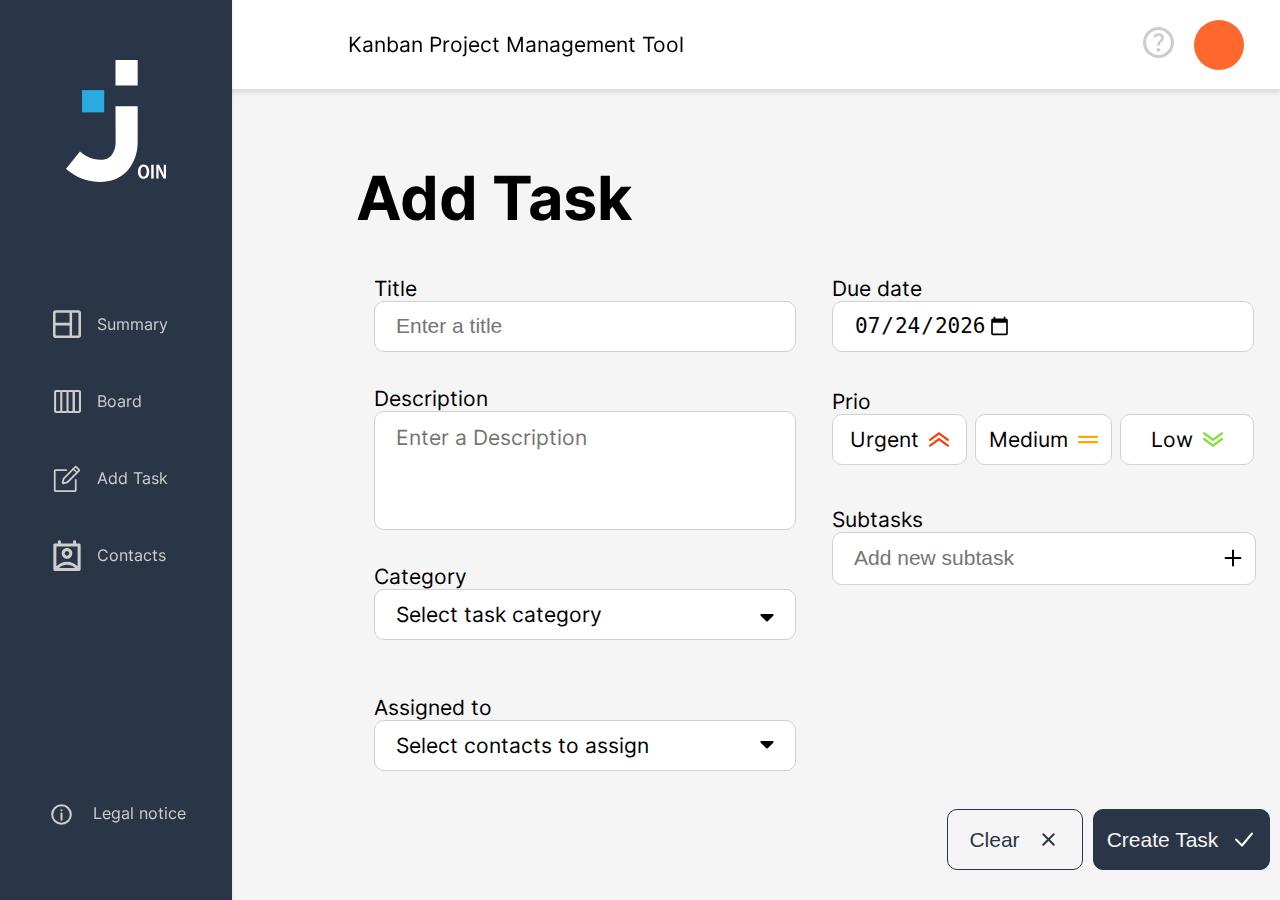
==== commit 534dd409: "fix Join" ====
--- a/addtask.html
+++ b/addtask.html
@@ -74,7 +74,7 @@
                 <div>
                     <div class="dateContainer">
                         <label for="date">Due date</label>
-                        <input type="date" id="date">
+                        <input type="date" id="date" pattern="\d{4}-\d{2}-\d{2}" max="9999-12-31">
                     </div>
                 </div>
                 <div class="prioContainer" id="prioContainer">
--- a/style/board.css
+++ b/style/board.css
@@ -278,6 +278,7 @@
   flex-direction: column;
   gap: 25px;
   z-index: 10;
+  max-width: 540px;
 }
 
 .popupCard::-webkit-scrollbar {
@@ -703,7 +704,7 @@
 
 .popupCard {
   position: fixed;
-  max-height: 700px;
+  max-height: 60vh;
   overflow-y: scroll !important;
 }
 
--- a/style/addtask.css
+++ b/style/addtask.css
@@ -37,6 +37,7 @@
   font-size: 21px;
 }
 textarea {
+  resize: none;
   box-sizing: border-box;
   display: flex;
   flex-direction: row;
